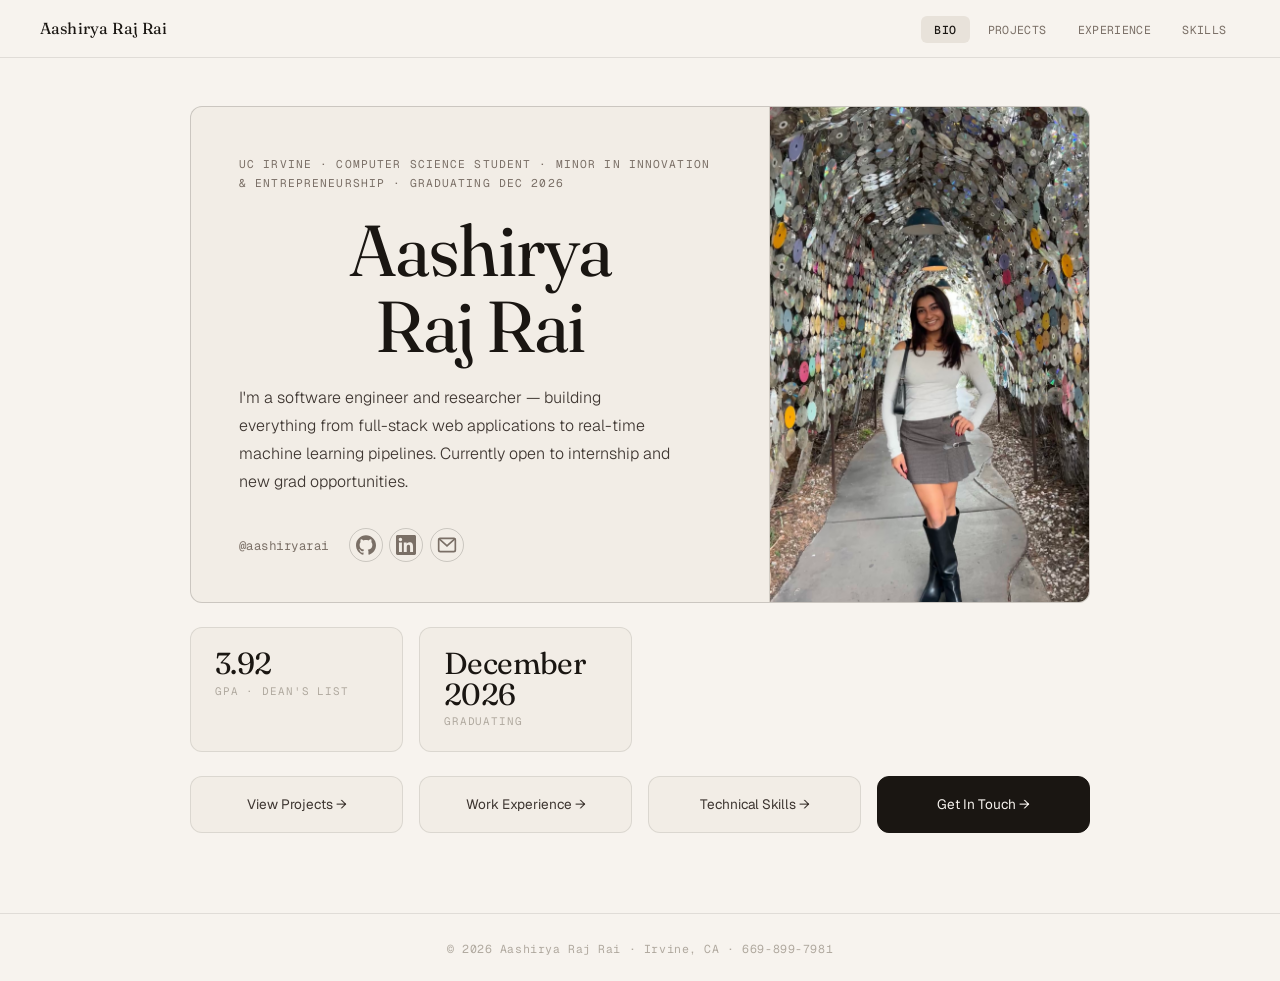
==== index.html @ 67b40dde "First commit" ====
<!DOCTYPE html>
<html lang="en">
<head>
  <meta charset="UTF-8"/>
  <meta name="viewport" content="width=device-width, initial-scale=1.0"/>
  <title>Aashirya Raj Rai</title>
  <link rel="preconnect" href="https://fonts.googleapis.com"/>
  <link rel="preconnect" href="https://fonts.gstatic.com" crossorigin/>
  <link href="https://fonts.googleapis.com/css2?family=Fraunces:ital,opsz,wght@0,9..144,300;0,9..144,400;0,9..144,500;1,9..144,300;1,9..144,400&family=Geist:wght@300;400;500&family=Geist+Mono:wght@400;500&display=swap" rel="stylesheet"/>
  <link rel="stylesheet" href="shared.css"/>
  <link rel="stylesheet" href="home.css"/>
</head>
<body>

  <nav>
    <a href="index.html" class="nav-name">Aashirya Raj Rai</a>
    <ul>
      <li><a href="index.html" class="active">Bio</a></li>
      <li><a href="projects.html">Projects</a></li>
      <li><a href="experience.html">Experience</a></li>
      <li><a href="skills.html">Skills</a></li>
    </ul>
  </nav>

  <main class="home-main">
    <div class="home-card">
      <div class="home-left">
        <div class="home-tag">UC Irvine · Computer Science Student · Minor in Innovation & Entrepreneurship · Graduating Dec 2026</div>
        <h1>Aashirya<br/>Raj Rai</h1>
        <p class="home-bio">I'm a software engineer and researcher — building everything from full-stack web applications to real-time machine learning pipelines. Currently open to internship and new grad opportunities.</p>
        <div class="home-social-row">
          <span class="home-handle">@aashiryarai</span>
          <div class="home-socials">
            <a href="https://github.com/aashiryarai" target="_blank" title="GitHub">
              <svg width="20" height="20" viewBox="0 0 24 24" fill="currentColor"><path d="M12 .297c-6.63 0-12 5.373-12 12 0 5.303 3.438 9.8 8.205 11.385.6.113.82-.258.82-.577 0-.285-.01-1.04-.015-2.04-3.338.724-4.042-1.61-4.042-1.61C4.422 18.07 3.633 17.7 3.633 17.7c-1.087-.744.084-.729.084-.729 1.205.084 1.838 1.236 1.838 1.236 1.07 1.835 2.809 1.305 3.495.998.108-.776.417-1.305.76-1.605-2.665-.3-5.466-1.332-5.466-5.93 0-1.31.465-2.38 1.235-3.22-.135-.303-.54-1.523.105-3.176 0 0 1.005-.322 3.3 1.23.96-.267 1.98-.399 3-.405 1.02.006 2.04.138 3 .405 2.28-1.552 3.285-1.23 3.285-1.23.645 1.653.24 2.873.12 3.176.765.84 1.23 1.91 1.23 3.22 0 4.61-2.805 5.625-5.475 5.92.42.36.81 1.096.81 2.22 0 1.606-.015 2.896-.015 3.286 0 .315.21.69.825.57C20.565 22.092 24 17.592 24 12.297c0-6.627-5.373-12-12-12"/></svg>
            </a>
            <a href="https://linkedin.com/in/aashirya-rai-177084218" target="_blank" title="LinkedIn">
              <svg width="20" height="20" viewBox="0 0 24 24" fill="currentColor"><path d="M20.447 20.452h-3.554v-5.569c0-1.328-.027-3.037-1.852-3.037-1.853 0-2.136 1.445-2.136 2.939v5.667H9.351V9h3.414v1.561h.046c.477-.9 1.637-1.85 3.37-1.85 3.601 0 4.267 2.37 4.267 5.455v6.286zM5.337 7.433c-1.144 0-2.063-.926-2.063-2.065 0-1.138.92-2.063 2.063-2.063 1.14 0 2.064.925 2.064 2.063 0 1.139-.925 2.065-2.064 2.065zm1.782 13.019H3.555V9h3.564v11.452zM22.225 0H1.771C.792 0 0 .774 0 1.729v20.542C0 23.227.792 24 1.771 24h20.451C23.2 24 24 23.227 24 22.271V1.729C24 .774 23.2 0 22.222 0h.003z"/></svg>
            </a>
            <a href="mailto:raiar@uci.edu" title="Email">
              <svg width="20" height="20" viewBox="0 0 24 24" fill="none" stroke="currentColor" stroke-width="2"><rect x="2" y="4" width="20" height="16" rx="2"/><polyline points="2,4 12,13 22,4"/></svg>
            </a>
          </div>
        </div>
      </div>
      <div class="home-right">
        <div class="home-photo-frame">
          <img src="IMG_7101.JPG" alt="Aashirya Raj Rai" class="home-photo-img"/>
        </div>
      </div>
    </div>

    <div class="home-stats-row">
      <div class="stat-box">
        <span class="stat-n">3.92</span>
        <span class="stat-l">GPA · Dean's List</span>
      </div>
      <div class="stat-box">
        <span class="stat-n">December 2026</span>
        <span class="stat-l">Graduating</span>
      </div>
    </div>

    <div class="home-quick-links">
      <a href="projects.html" class="ql">View Projects →</a>
      <a href="experience.html" class="ql">Work Experience →</a>
      <a href="skills.html" class="ql">Technical Skills →</a>
      <a href="mailto:raiar@uci.edu" class="ql ql-accent">Get In Touch →</a>
    </div>
  </main>

  <footer>
    <span>© 2026 Aashirya Raj Rai · Irvine, CA · 669-899-7981</span>
  </footer>

</body>
</html>
---- shared.css ----
*, *::before, *::after { box-sizing: border-box; margin: 0; padding: 0; }

:root {
  --cream:     #f2ede6;
  --cream2:    #e8e2da;
  --cream3:    #ddd7ce;
  --parchment: #f7f3ee;
  --ink:       #1a1612;
  --ink2:      #3d3530;
  --ink3:      #7a6f66;
  --ink4:      #b0a99f;
  --accent:    #2c2018;
  --rust:      #8b3a1e;
  --sage:      #3a5c44;
  --slate:     #2d3f52;
  --border:    rgba(26,22,18,0.1);
  --border2:   rgba(26,22,18,0.18);
  --r:         6px;
  --r-lg:      12px;
  --font-serif:  'Fraunces', Georgia, serif;
  --font-body:   'Geist', system-ui, sans-serif;
  --font-mono:   'Geist Mono', monospace;
}

html { scroll-behavior: smooth; }

body {
  background: var(--parchment);
  color: var(--ink);
  font-family: var(--font-body);
  line-height: 1.7;
  font-size: 16px;
  -webkit-font-smoothing: antialiased;
  min-height: 100vh;
  display: flex; flex-direction: column;
}

/* ── NAV ── */
nav {
  position: sticky; top: 0; z-index: 50;
  background: var(--parchment);
  border-bottom: 1px solid var(--border);
  padding: 0 2.5rem;
  display: flex; align-items: center; justify-content: space-between;
  height: 58px;
}

.nav-name {
  font-family: var(--font-serif);
  font-size: 1rem; font-weight: 400;
  color: var(--ink); text-decoration: none;
  letter-spacing: 0.01em;
}
.nav-name:hover { color: var(--rust); }

nav ul {
  display: flex; list-style: none; gap: 0.25rem;
}
nav ul a {
  text-decoration: none;
  color: var(--ink3);
  font-size: 0.85rem;
  font-weight: 400;
  padding: 0.35rem 0.85rem;
  border-radius: var(--r);
  letter-spacing: 0.03em;
  text-transform: uppercase;
  font-family: var(--font-mono);
  font-size: 0.72rem;
  transition: color 0.18s, background 0.18s;
}
nav ul a:hover { color: var(--ink); background: var(--cream2); }
nav ul a.active { color: var(--ink); font-weight: 500; background: var(--cream2); }

/* ── MAIN ── */
main { flex: 1; }
.page-main { max-width: 980px; margin: 0 auto; padding: 4rem 2.5rem 5rem; }

.page-header { margin-bottom: 3.5rem; border-bottom: 1px solid var(--border); padding-bottom: 2rem; }
.page-header h1 {
  font-family: var(--font-serif);
  font-size: clamp(2.5rem, 5vw, 3.75rem);
  font-weight: 300;
  color: var(--ink);
  line-height: 1.1;
  margin-bottom: 0.75rem;
  letter-spacing: -0.02em;
}
.page-header p { color: var(--ink3); font-size: 1.05rem; font-weight: 300; }

/* ── REVEAL ── */
[data-reveal] { opacity: 0; transform: translateY(18px); transition: opacity 0.6s ease, transform 0.6s ease; }
[data-reveal].revealed { opacity: 1; transform: none; }

/* ── FOOTER ── */
footer {
  border-top: 1px solid var(--border);
  padding: 1.25rem 2.5rem;
  text-align: center;
}
footer span { font-family: var(--font-mono); font-size: 0.72rem; color: var(--ink4); letter-spacing: 0.05em; }

/* ── RESPONSIVE NAV ── */
@media (max-width: 640px) {
  nav { padding: 0 1.25rem; }
  .nav-name { font-size: 0.9rem; }
  nav ul { gap: 0; }
  nav ul a { padding: 0.3rem 0.5rem; font-size: 0.65rem; }
  .page-main { padding: 2.5rem 1.25rem 4rem; }
}
---- home.css ----
.home-main {
  max-width: 980px; margin: 0 auto; padding: 3rem 2.5rem 5rem;
}

/* ── HERO CARD ── */
.home-card {
  display: grid;
  grid-template-columns: 1fr 320px;
  gap: 0;
  border: 1px solid var(--border2);
  border-radius: var(--r-lg);
  background: var(--cream);
  overflow: hidden;
  margin-bottom: 1.5rem;
  min-height: 340px;
}

.home-left {
  padding: 3rem 3rem 2.5rem;
  display: flex; flex-direction: column; justify-content: space-between;
}

.home-tag {
  font-family: var(--font-mono);
  font-size: 0.7rem;
  color: var(--ink3);
  letter-spacing: 0.1em;
  text-transform: uppercase;
  margin-bottom: 1.25rem;
}

.home-left h1 {
  font-family: var(--font-serif);
  font-size: clamp(2.8rem, 6vw, 4.5rem);
  font-weight: 400;
  text-align: center;
  line-height: 1.05;
  letter-spacing: -0.02em;
  color: var(--ink);
  margin-bottom: 1.25rem;
}

.home-bio {
  color: var(--ink2);
  font-size: 1rem;
  font-weight: 300;
  line-height: 1.75;
  max-width: 440px;
  margin-bottom: 2rem;
}

.home-social-row {
  display: flex; align-items: center; gap: 1.25rem; flex-wrap: wrap;
}
.home-handle {
  font-family: var(--font-mono);
  font-size: 0.78rem;
  color: var(--ink3);
  letter-spacing: 0.04em;
}
.home-socials { display: flex; align-items: center; gap: 0.4rem; }
.home-socials a {
  display: flex; align-items: center; justify-content: center;
  width: 34px; height: 34px;
  border-radius: 50%;
  border: 1px solid var(--border2);
  color: var(--ink3);
  text-decoration: none;
  transition: color 0.18s, border-color 0.18s, background 0.18s;
}
.home-socials a:hover { color: var(--ink); border-color: var(--ink); background: var(--cream2); }

/* ── PHOTO ── */
.home-right {
  background: var(--cream2);
  border-left: 1px solid var(--border);
  display: flex; align-items: stretch;
}
.home-photo-frame {
  width: 100%; height: 100%;
  display: flex; align-items: center; justify-content: center;
  min-height: 280px;
}
.home-photo-img {
  width: 100%; height: 100%;
  object-fit: cover; object-position: center top;
  border-radius: inherit;
  display: block;
}
.home-photo-placeholder {
  display: flex; flex-direction: column; align-items: center; gap: 0.75rem;
  color: var(--ink4);
  text-align: center;
}
.photo-initials {
  width: 80px; height: 80px;
  border-radius: 50%;
  background: var(--cream3);
  border: 1px solid var(--border2);
  display: flex; align-items: center; justify-content: center;
  font-family: var(--font-serif);
  font-size: 1.5rem;
  font-weight: 400;
  color: var(--ink2);
}
.photo-hint { font-family: var(--font-mono); font-size: 0.68rem; color: var(--ink4); }

/* ── STATS ROW ── */
.home-stats-row {
  display: grid; grid-template-columns: repeat(4, 1fr);
  gap: 1rem; margin-bottom: 1.5rem;
}
.stat-box {
  background: var(--cream);
  border: 1px solid var(--border);
  border-radius: var(--r-lg);
  padding: 1.25rem 1.5rem;
  display: flex; flex-direction: column; gap: 0.2rem;
}
.stat-n {
  font-family: var(--font-serif);
  font-size: 1.9rem; font-weight: 400;
  color: var(--ink); line-height: 1;
  letter-spacing: -0.02em;
}
.stat-l {
  font-family: var(--font-mono);
  font-size: 0.68rem; color: var(--ink4);
  text-transform: uppercase; letter-spacing: 0.08em;
}

/* ── QUICK LINKS ── */
.home-quick-links {
  display: grid; grid-template-columns: repeat(4, 1fr); gap: 1rem;
}
.ql {
  display: flex; align-items: center; justify-content: center;
  padding: 1rem;
  background: var(--cream);
  border: 1px solid var(--border);
  border-radius: var(--r-lg);
  text-decoration: none;
  color: var(--ink2);
  font-size: 0.85rem;
  font-weight: 400;
  text-align: center;
  transition: background 0.18s, border-color 0.18s, color 0.18s;
}
.ql:hover { background: var(--cream2); border-color: var(--border2); color: var(--ink); }
.ql-accent { background: var(--ink); color: var(--parchment); border-color: var(--ink); }
.ql-accent:hover { background: var(--ink2); color: var(--parchment); }

/* ── RESPONSIVE ── */
@media (max-width: 760px) {
  .home-card { grid-template-columns: 1fr; }
  .home-right { min-height: 200px; border-left: none; border-top: 1px solid var(--border); }
  .home-stats-row { grid-template-columns: 1fr 1fr; }
  .home-quick-links { grid-template-columns: 1fr 1fr; }
  .home-left { padding: 2rem; }
}
@media (max-width: 500px) {
  .home-stats-row { grid-template-columns: 1fr 1fr; }
  .home-quick-links { grid-template-columns: 1fr; }
}
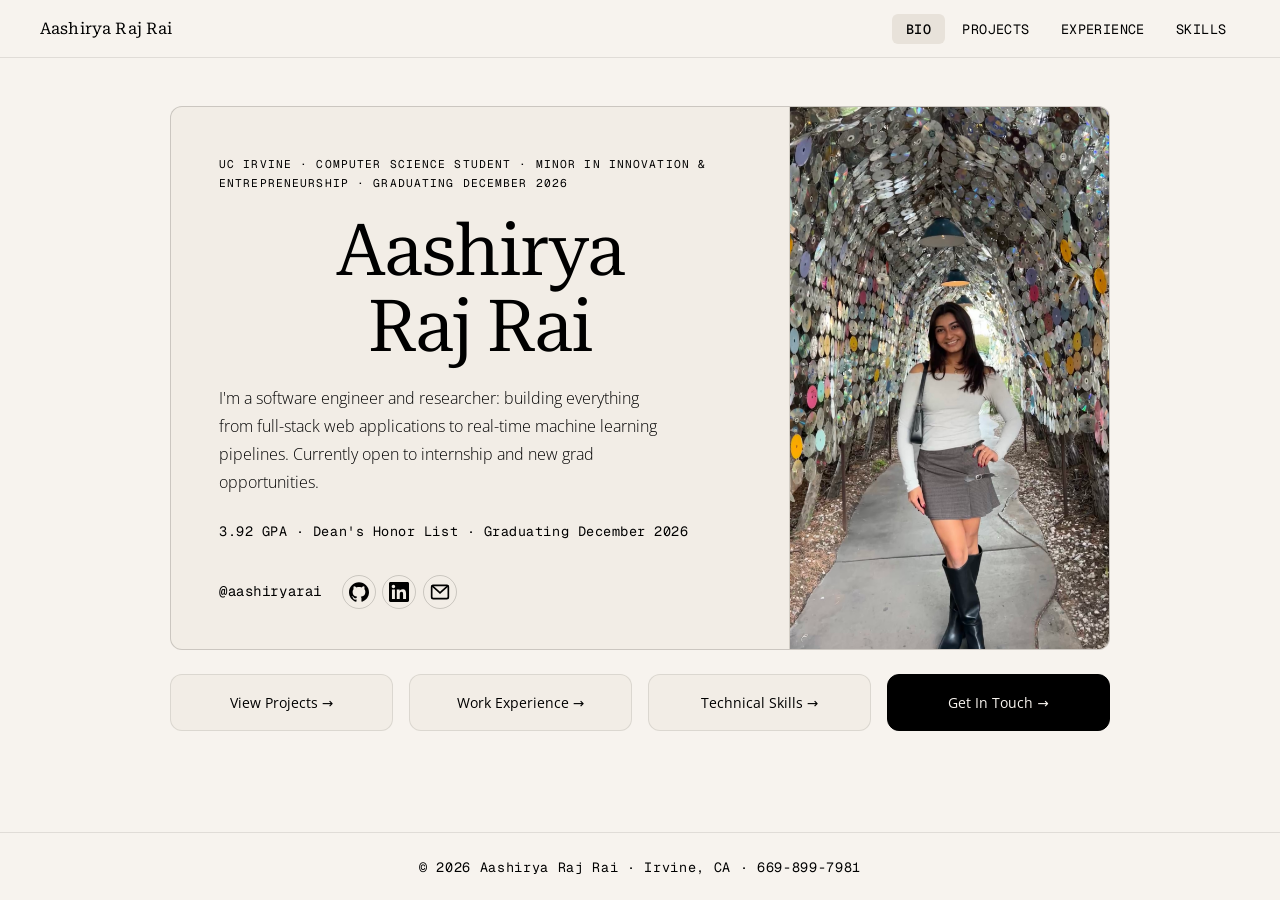
==== commit 82dc9d2c: "format changes" ====
--- a/index.html
+++ b/index.html
@@ -6,7 +6,7 @@
   <title>Aashirya Raj Rai</title>
   <link rel="preconnect" href="https://fonts.googleapis.com"/>
   <link rel="preconnect" href="https://fonts.gstatic.com" crossorigin/>
-  <link href="https://fonts.googleapis.com/css2?family=Fraunces:ital,opsz,wght@0,9..144,300;0,9..144,400;0,9..144,500;1,9..144,300;1,9..144,400&family=Geist:wght@300;400;500&family=Geist+Mono:wght@400;500&display=swap" rel="stylesheet"/>
+  <link href="https://fonts.googleapis.com/css2?family=Roboto+Serif:ital,opsz,wght@0,8..144,100..900;1,8..144,100..900&family=Open+Sans:wght@300;400;500;600&family=Geist+Mono:wght@400;500&display=swap" rel="stylesheet"/>
   <link rel="stylesheet" href="shared.css"/>
   <link rel="stylesheet" href="home.css"/>
 </head>
@@ -25,9 +25,10 @@
   <main class="home-main">
     <div class="home-card">
       <div class="home-left">
-        <div class="home-tag">UC Irvine · Computer Science Student · Minor in Innovation & Entrepreneurship · Graduating Dec 2026</div>
+        <div class="home-tag">UC Irvine · Computer Science Student · Minor in Innovation & Entrepreneurship · Graduating December 2026</div>
         <h1>Aashirya<br/>Raj Rai</h1>
-        <p class="home-bio">I'm a software engineer and researcher — building everything from full-stack web applications to real-time machine learning pipelines. Currently open to internship and new grad opportunities.</p>
+        <p class="home-bio">I'm a software engineer and researcher: building everything from full-stack web applications to real-time machine learning pipelines. Currently open to internship and new grad opportunities.</p>
+        <p class="home-meta">3.92 GPA · Dean's Honor List · Graduating December 2026</p>
         <div class="home-social-row">
           <span class="home-handle">@aashiryarai</span>
           <div class="home-socials">
@@ -50,17 +51,6 @@
       </div>
     </div>
 
-    <div class="home-stats-row">
-      <div class="stat-box">
-        <span class="stat-n">3.92</span>
-        <span class="stat-l">GPA · Dean's List</span>
-      </div>
-      <div class="stat-box">
-        <span class="stat-n">December 2026</span>
-        <span class="stat-l">Graduating</span>
-      </div>
-    </div>
-
     <div class="home-quick-links">
       <a href="projects.html" class="ql">View Projects →</a>
       <a href="experience.html" class="ql">Work Experience →</a>
--- a/shared.css
+++ b/shared.css
@@ -5,20 +5,20 @@
   --cream2:    #e8e2da;
   --cream3:    #ddd7ce;
   --parchment: #f7f3ee;
-  --ink:       #1a1612;
-  --ink2:      #3d3530;
-  --ink3:      #7a6f66;
-  --ink4:      #b0a99f;
-  --accent:    #2c2018;
-  --rust:      #8b3a1e;
-  --sage:      #3a5c44;
-  --slate:     #2d3f52;
+  --ink:       #000000;
+  --ink2:      #000000;
+  --ink3:      #000000;
+  --ink4:      #000000;
+  --accent:    #000000;
+  --rust:      #000000;
+  --sage:      #000000;
+  --slate:     #000000;
   --border:    rgba(26,22,18,0.1);
   --border2:   rgba(26,22,18,0.18);
   --r:         6px;
   --r-lg:      12px;
-  --font-serif:  'Fraunces', Georgia, serif;
-  --font-body:   'Geist', system-ui, sans-serif;
+  --font-serif:  'Roboto Serif', Georgia, serif;
+  --font-body:   'Open Sans', system-ui, sans-serif;
   --font-mono:   'Geist Mono', monospace;
 }
 
@@ -66,7 +66,7 @@
   letter-spacing: 0.03em;
   text-transform: uppercase;
   font-family: var(--font-mono);
-  font-size: 0.72rem;
+  font-size: 0.84rem;
   transition: color 0.18s, background 0.18s;
 }
 nav ul a:hover { color: var(--ink); background: var(--cream2); }
@@ -74,7 +74,7 @@
 
 /* ── MAIN ── */
 main { flex: 1; }
-.page-main { max-width: 980px; margin: 0 auto; padding: 4rem 2.5rem 5rem; }
+.page-main { max-width: 980px; margin: 0 auto; padding: 4rem 1.25rem 5rem; }
 
 .page-header { margin-bottom: 3.5rem; border-bottom: 1px solid var(--border); padding-bottom: 2rem; }
 .page-header h1 {
@@ -98,13 +98,13 @@
   padding: 1.25rem 2.5rem;
   text-align: center;
 }
-footer span { font-family: var(--font-mono); font-size: 0.72rem; color: var(--ink4); letter-spacing: 0.05em; }
+footer span { font-family: var(--font-mono); font-size: 0.84rem; color: var(--ink4); letter-spacing: 0.05em; }
 
 /* ── RESPONSIVE NAV ── */
 @media (max-width: 640px) {
   nav { padding: 0 1.25rem; }
   .nav-name { font-size: 0.9rem; }
   nav ul { gap: 0; }
-  nav ul a { padding: 0.3rem 0.5rem; font-size: 0.65rem; }
+  nav ul a { padding: 0.3rem 0.5rem; font-size: 0.76rem; }
   .page-main { padding: 2.5rem 1.25rem 4rem; }
 }
--- a/home.css
+++ b/home.css
@@ -1,5 +1,5 @@
 .home-main {
-  max-width: 980px; margin: 0 auto; padding: 3rem 2.5rem 5rem;
+  max-width: 980px; margin: 0 auto; padding: 3rem 1.25rem 5rem;
 }
 
 /* ── HERO CARD ── */
@@ -46,6 +46,15 @@
   font-weight: 300;
   line-height: 1.75;
   max-width: 440px;
+  margin-bottom: 0.75rem;
+}
+
+.home-meta {
+  font-family: var(--font-mono);
+  font-size: 0.84rem;
+  color: var(--ink3);
+  letter-spacing: 0.04em;
+  margin-top: 0.75rem;
   margin-bottom: 2rem;
 }
 
@@ -54,7 +63,7 @@
 }
 .home-handle {
   font-family: var(--font-mono);
-  font-size: 0.78rem;
+  font-size: 0.88rem;
   color: var(--ink3);
   letter-spacing: 0.04em;
 }
@@ -103,11 +112,11 @@
   font-weight: 400;
   color: var(--ink2);
 }
-.photo-hint { font-family: var(--font-mono); font-size: 0.68rem; color: var(--ink4); }
+.photo-hint { font-family: var(--font-mono); font-size: 0.80rem; color: var(--ink4); }
 
 /* ── STATS ROW ── */
 .home-stats-row {
-  display: grid; grid-template-columns: repeat(4, 1fr);
+  display: flex; justify-content: center;
   gap: 1rem; margin-bottom: 1.5rem;
 }
 .stat-box {
@@ -116,6 +125,7 @@
   border-radius: var(--r-lg);
   padding: 1.25rem 1.5rem;
   display: flex; flex-direction: column; gap: 0.2rem;
+  min-width: 180px;
 }
 .stat-n {
   font-family: var(--font-serif);
@@ -125,7 +135,7 @@
 }
 .stat-l {
   font-family: var(--font-mono);
-  font-size: 0.68rem; color: var(--ink4);
+  font-size: 0.80rem; color: var(--ink4);
   text-transform: uppercase; letter-spacing: 0.08em;
 }
 
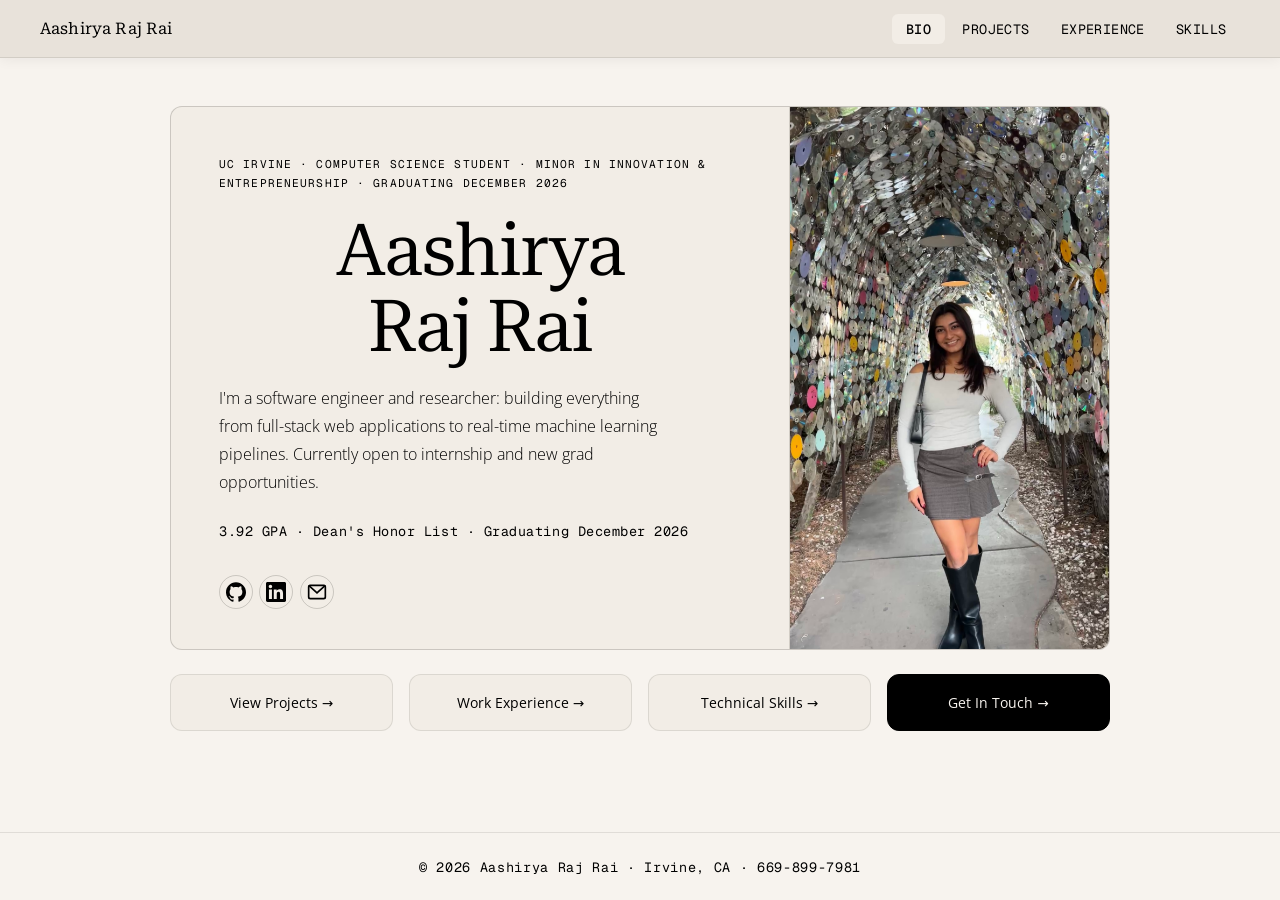
==== commit b3b3839f: "more changes" ====
--- a/index.html
+++ b/index.html
@@ -30,8 +30,7 @@
         <p class="home-bio">I'm a software engineer and researcher: building everything from full-stack web applications to real-time machine learning pipelines. Currently open to internship and new grad opportunities.</p>
         <p class="home-meta">3.92 GPA · Dean's Honor List · Graduating December 2026</p>
         <div class="home-social-row">
-          <span class="home-handle">@aashiryarai</span>
-          <div class="home-socials">
+<div class="home-socials">
             <a href="https://github.com/aashiryarai" target="_blank" title="GitHub">
               <svg width="20" height="20" viewBox="0 0 24 24" fill="currentColor"><path d="M12 .297c-6.63 0-12 5.373-12 12 0 5.303 3.438 9.8 8.205 11.385.6.113.82-.258.82-.577 0-.285-.01-1.04-.015-2.04-3.338.724-4.042-1.61-4.042-1.61C4.422 18.07 3.633 17.7 3.633 17.7c-1.087-.744.084-.729.084-.729 1.205.084 1.838 1.236 1.838 1.236 1.07 1.835 2.809 1.305 3.495.998.108-.776.417-1.305.76-1.605-2.665-.3-5.466-1.332-5.466-5.93 0-1.31.465-2.38 1.235-3.22-.135-.303-.54-1.523.105-3.176 0 0 1.005-.322 3.3 1.23.96-.267 1.98-.399 3-.405 1.02.006 2.04.138 3 .405 2.28-1.552 3.285-1.23 3.285-1.23.645 1.653.24 2.873.12 3.176.765.84 1.23 1.91 1.23 3.22 0 4.61-2.805 5.625-5.475 5.92.42.36.81 1.096.81 2.22 0 1.606-.015 2.896-.015 3.286 0 .315.21.69.825.57C20.565 22.092 24 17.592 24 12.297c0-6.627-5.373-12-12-12"/></svg>
             </a>
--- a/shared.css
+++ b/shared.css
@@ -38,8 +38,9 @@
 /* ── NAV ── */
 nav {
   position: sticky; top: 0; z-index: 50;
-  background: var(--parchment);
+  background: var(--cream2);
   border-bottom: 1px solid var(--border);
+  box-shadow: 0 2px 12px rgba(26,22,18,0.06);
   padding: 0 2.5rem;
   display: flex; align-items: center; justify-content: space-between;
   height: 58px;
@@ -69,8 +70,8 @@
   font-size: 0.84rem;
   transition: color 0.18s, background 0.18s;
 }
-nav ul a:hover { color: var(--ink); background: var(--cream2); }
-nav ul a.active { color: var(--ink); font-weight: 500; background: var(--cream2); }
+nav ul a:hover { color: var(--ink); background: var(--cream); }
+nav ul a.active { color: var(--ink); font-weight: 500; background: var(--cream); }
 
 /* ── MAIN ── */
 main { flex: 1; }
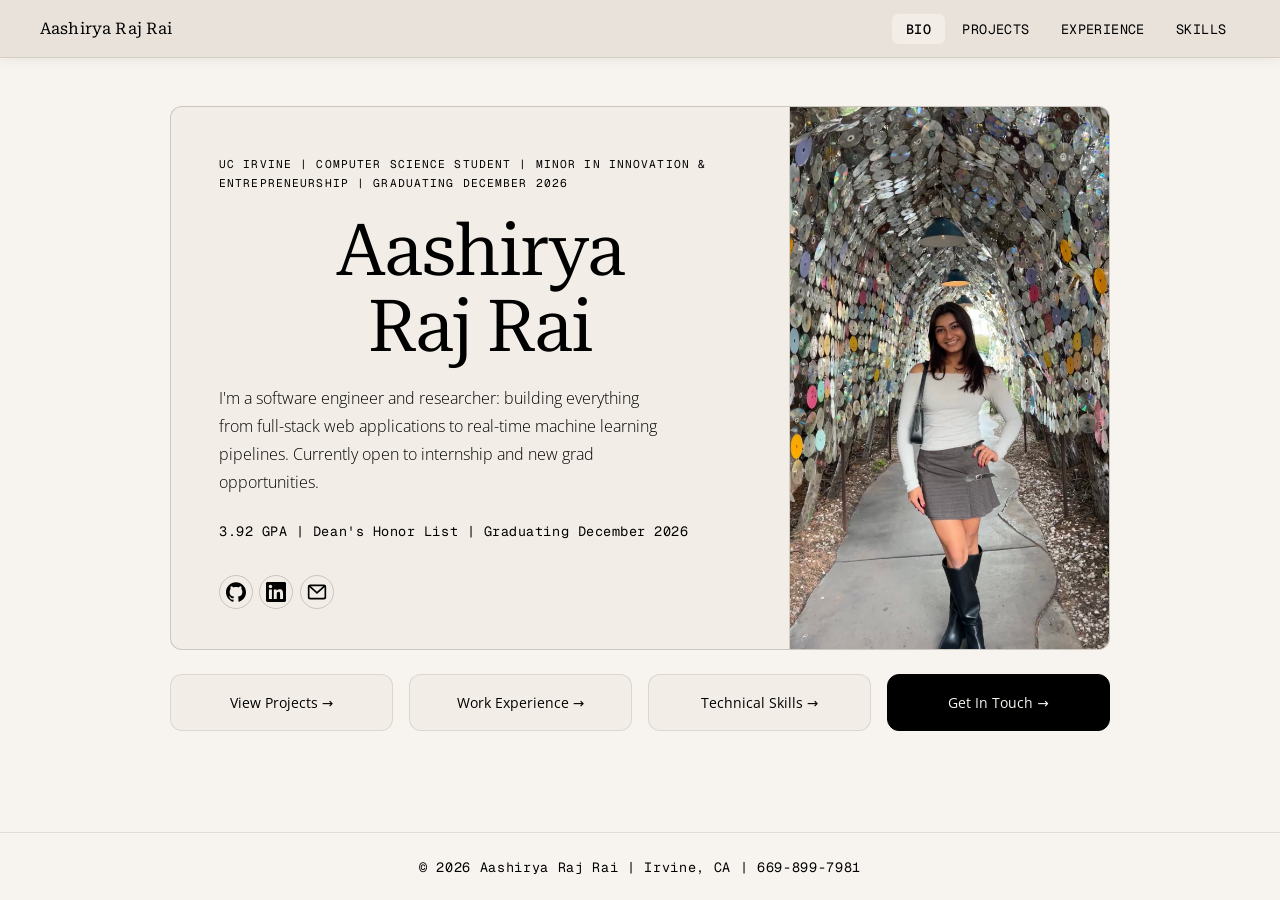
==== commit 713b7ec2: "even more changes" ====
--- a/index.html
+++ b/index.html
@@ -25,10 +25,10 @@
   <main class="home-main">
     <div class="home-card">
       <div class="home-left">
-        <div class="home-tag">UC Irvine · Computer Science Student · Minor in Innovation & Entrepreneurship · Graduating December 2026</div>
+        <div class="home-tag">UC Irvine | Computer Science Student | Minor in Innovation & Entrepreneurship | Graduating December 2026</div>
         <h1>Aashirya<br/>Raj Rai</h1>
         <p class="home-bio">I'm a software engineer and researcher: building everything from full-stack web applications to real-time machine learning pipelines. Currently open to internship and new grad opportunities.</p>
-        <p class="home-meta">3.92 GPA · Dean's Honor List · Graduating December 2026</p>
+        <p class="home-meta">3.92 GPA | Dean's Honor List | Graduating December 2026</p>
         <div class="home-social-row">
 <div class="home-socials">
             <a href="https://github.com/aashiryarai" target="_blank" title="GitHub">
@@ -59,7 +59,7 @@
   </main>
 
   <footer>
-    <span>© 2026 Aashirya Raj Rai · Irvine, CA · 669-899-7981</span>
+    <span>© 2026 Aashirya Raj Rai | Irvine, CA | 669-899-7981</span>
   </footer>
 
 </body>
